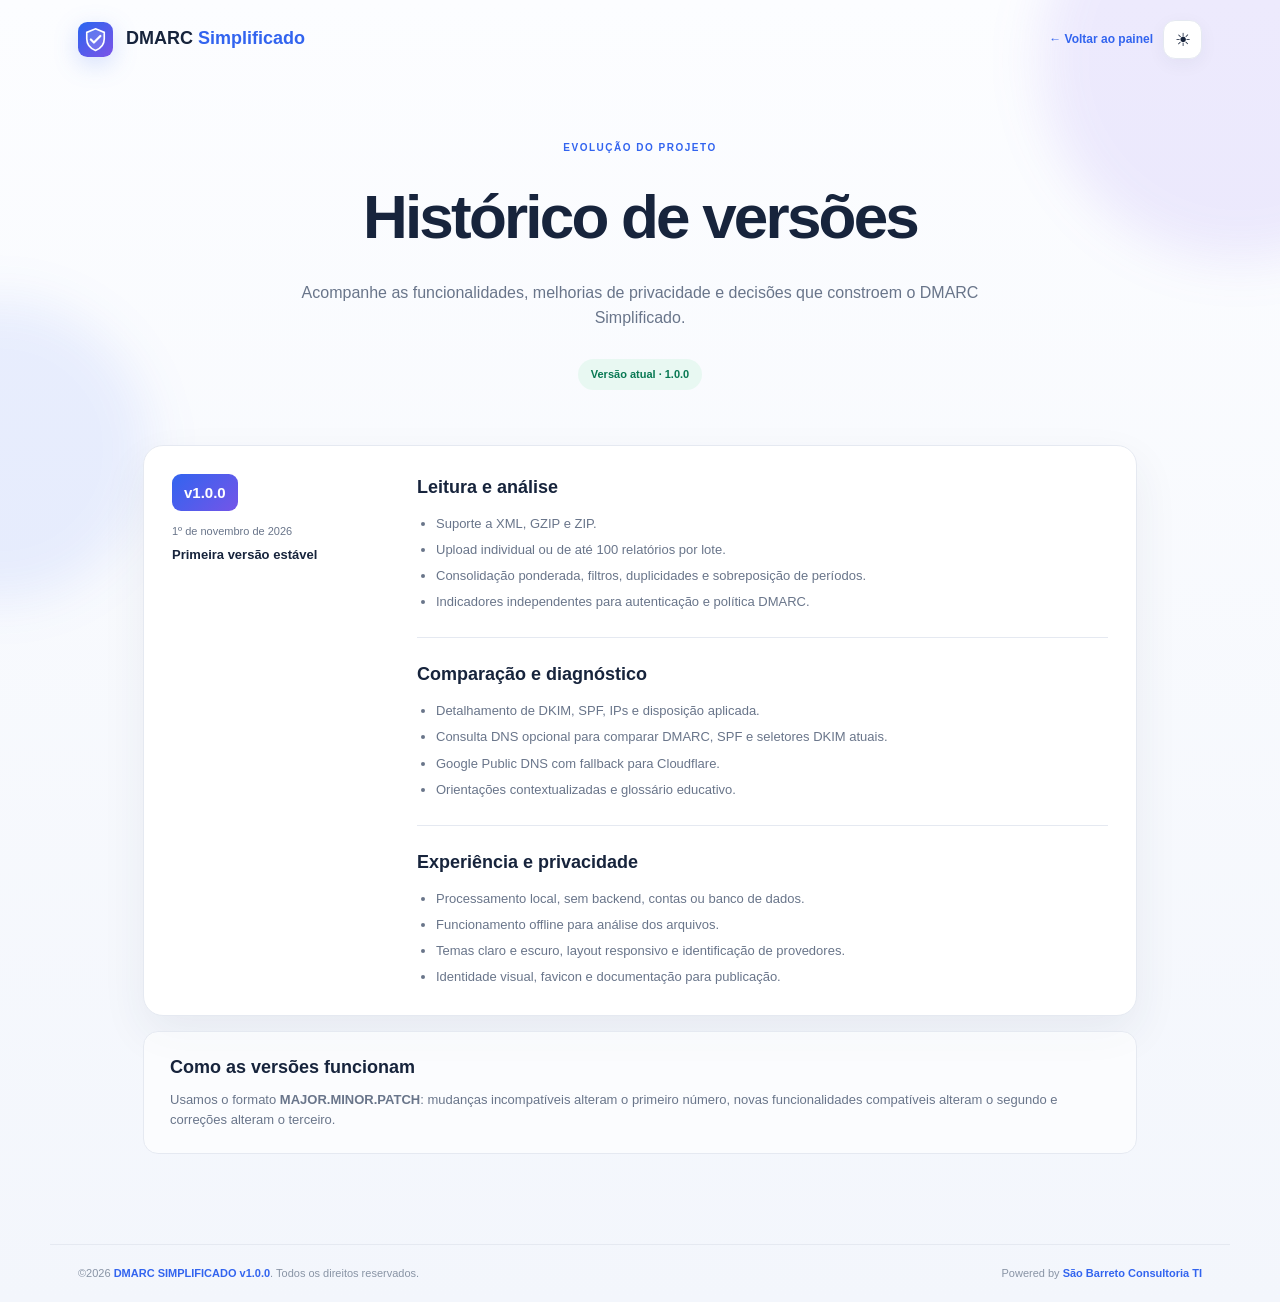
==== changelog.html @ e6603674 "feat: add initial versioning and changelog for DMARC Simplificado; enhance DNS comparison feature an" ====
<!doctype html>
<html lang="pt-BR">
<head>
  <meta charset="utf-8">
  <meta name="viewport" content="width=device-width,initial-scale=1">
  <meta name="description" content="Histórico de versões do DMARC Simplificado">
  <title>Changelog · DMARC Simplificado</title>
  <link rel="icon" href="assets/images/favicon.svg" type="image/svg+xml">
  <script>document.documentElement.dataset.theme=localStorage.getItem("dmarc-theme")||(matchMedia("(prefers-color-scheme: dark)").matches?"dark":"light")</script>
  <link rel="stylesheet" href="assets/css/style.css">
  <link rel="stylesheet" href="assets/css/theme.css">
  <link rel="stylesheet" href="assets/css/changelog.css">
</head>
<body>
  <div class="glow g1"></div><div class="glow g2"></div>
  <header><a class="brand" href="index.html"><img class="brand-icon" src="assets/images/favicon.svg" alt=""> DMARC <b>Simplificado</b></a><div class="header-actions"><a class="back-link" href="index.html">← Voltar ao painel</a><button class="theme-toggle" id="themeToggle" type="button" aria-label="Alternar tema"><span class="sun">☀</span><span class="moon">☾</span></button></div></header>
  <main class="changelog-page">
    <section class="changelog-hero"><span class="kicker">EVOLUÇÃO DO PROJETO</span><h1>Histórico de versões</h1><p>Acompanhe as funcionalidades, melhorias de privacidade e decisões que constroem o DMARC Simplificado.</p><span class="current-version">Versão atual · 1.0.0</span></section>
    <article class="release">
      <aside><span class="release-tag">v1.0.0</span><time datetime="2026-11-01">1º de novembro de 2026</time><b>Primeira versão estável</b></aside>
      <div class="release-content">
        <section><h2>Leitura e análise</h2><ul><li>Suporte a XML, GZIP e ZIP.</li><li>Upload individual ou de até 100 relatórios por lote.</li><li>Consolidação ponderada, filtros, duplicidades e sobreposição de períodos.</li><li>Indicadores independentes para autenticação e política DMARC.</li></ul></section>
        <section><h2>Comparação e diagnóstico</h2><ul><li>Detalhamento de DKIM, SPF, IPs e disposição aplicada.</li><li>Consulta DNS opcional para comparar DMARC, SPF e seletores DKIM atuais.</li><li>Google Public DNS com fallback para Cloudflare.</li><li>Orientações contextualizadas e glossário educativo.</li></ul></section>
        <section><h2>Experiência e privacidade</h2><ul><li>Processamento local, sem backend, contas ou banco de dados.</li><li>Funcionamento offline para análise dos arquivos.</li><li>Temas claro e escuro, layout responsivo e identificação de provedores.</li><li>Identidade visual, favicon e documentação para publicação.</li></ul></section>
      </div>
    </article>
    <section class="versioning-note"><h2>Como as versões funcionam</h2><p>Usamos o formato <b>MAJOR.MINOR.PATCH</b>: mudanças incompatíveis alteram o primeiro número, novas funcionalidades compatíveis alteram o segundo e correções alteram o terceiro.</p></section>
  </main>
  <footer><span>©2026 <a class="version-link" href="changelog.html" title="Ver histórico de versões">DMARC SIMPLIFICADO v1.0.0</a>. Todos os direitos reservados.</span><span>Powered by <a href="https://saobarreto.com.br" target="_blank" rel="noopener noreferrer">São Barreto Consultoria TI</a></span></footer>
  <script src="assets/js/theme.js"></script>
</body>
</html>
---- assets/css/style.css ----
:root{--ink:#17243c;--muted:#69758a;--line:#e5e9f1;--blue:#3264ef;--purple:#7455e8;--green:#16a874;--amber:#db941c;--paper:#fff}*{box-sizing:border-box}html{scroll-behavior:smooth}body{margin:0;color:var(--ink);background:linear-gradient(#fcfdff,#f3f6fc);font:15px/1.55 Arial,sans-serif;min-height:100vh}.glow{position:fixed;border-radius:50%;filter:blur(25px);z-index:-1}.g1{width:400px;height:400px;background:#7355e81c;right:-160px;top:-140px}.g2{width:300px;height:300px;background:#3264ef16;left:-150px;top:300px}header,footer{max-width:1180px;margin:auto;padding:20px 28px;display:flex;justify-content:space-between;align-items:center}.brand{color:var(--ink);font-size:18px;font-weight:800;text-decoration:none}.brand>i{display:inline-grid;place-items:center;width:35px;height:35px;background:linear-gradient(135deg,var(--blue),var(--purple));color:#fff;border-radius:11px;font-style:normal;margin-right:8px}.brand b{color:var(--blue)}.privacy{background:#fff;border:1px solid var(--line);border-radius:99px;padding:7px 12px;font-size:11px}.privacy i{display:inline-block;width:7px;height:7px;background:var(--green);border-radius:50%;margin-right:6px}.hero{max-width:900px;margin:55px auto 90px;text-align:center;padding:0 24px}.kicker{color:var(--blue);font-size:10px;font-weight:800;letter-spacing:.15em}.hero h1{font-size:clamp(42px,6vw,68px);line-height:1.05;letter-spacing:-.05em;margin:15px 0}.hero h1 em{font-style:normal;color:transparent;background:linear-gradient(90deg,var(--blue),var(--purple));background-clip:text}.hero>p{max-width:650px;margin:0 auto 32px;color:var(--muted);font-size:17px}h2,h3{margin:0}.upload{background:#ffffffeb;border:1px dashed #c9d1e0;border-radius:24px;padding:30px;min-height:225px;display:flex;flex-direction:column;justify-content:center;align-items:center;gap:13px;box-shadow:0 24px 60px #263a5c17;transition:.2s}.upload.drag{border-color:var(--blue);transform:translateY(-3px)}.upload-icon{display:grid;place-items:center;width:58px;height:58px;border-radius:18px;background:#edf2ff;color:var(--blue);font-size:30px}.upload h2{font-size:19px}.upload p{margin:2px 0;color:var(--muted);font-size:12px}.upload label{background:var(--blue);color:#fff;padding:10px 21px;border-radius:10px;font-weight:700;cursor:pointer}.types{display:flex;gap:7px;align-items:center}.types b{font-size:9px;padding:3px 7px;background:#edf0f5;border-radius:4px;color:#68748a}.types small{color:#9ba4b3}.error{display:none;background:#ffedef;color:#a73b44;padding:10px;margin:12px auto;border-radius:9px}.error.show{display:block}.trust{display:grid;grid-template-columns:repeat(3,1fr);gap:25px;margin-top:35px;text-align:left}.trust>div{display:flex;align-items:center;gap:10px}.trust i{font-size:27px;color:#748099}.trust span{font-size:11px;color:#8a94a5}.trust b{display:block;color:#445069}.results{max-width:1180px;margin:0 auto 80px;padding:0 28px}.result-head,.source-head{display:flex;justify-content:space-between;align-items:end;margin-bottom:20px}.result-head h2{font-size:29px}.result-head button{border:0;background:none;color:var(--blue);font-weight:700;cursor:pointer}.summary,.panel,.metrics article{background:#fff;border:1px solid var(--line);box-shadow:0 12px 35px #2835500d}.summary{border-radius:21px;padding:26px 30px;display:grid;grid-template-columns:auto 1fr auto;gap:27px;align-items:center}.score{--score:0;width:105px;height:105px;border-radius:50%;display:grid;place-items:center;background:conic-gradient(var(--green) calc(var(--score)*1%),#edf0f5 0);position:relative}.score:after{content:"";position:absolute;inset:9px;background:#fff;border-radius:50%}.score span{z-index:1}.score strong{font-size:29px}.score small{color:#9099a9}.badge{display:inline-block;font-size:10px;font-weight:800;padding:4px 8px;border-radius:99px;margin-bottom:6px}.badge.good{background:#e5f8f0;color:#087953}.badge.warn{background:#fff3d7;color:#94610d}.badge.bad{background:#ffecef;color:#aa3c45}.summary h3{font-size:21px}.summary p{margin:7px 0 0;color:var(--muted)}.domain{text-align:right;border-left:1px solid var(--line);padding-left:28px}.domain>*{display:block}.domain small,.domain span{font-size:11px;color:#8c96a7}.metrics{display:grid;grid-template-columns:repeat(4,1fr);gap:14px;margin:14px 0}.metrics article{border-radius:15px;padding:19px;position:relative}.metrics article>i{position:absolute;right:16px;top:16px;background:#edf2ff;color:var(--blue);width:29px;height:29px;border-radius:9px;display:grid;place-items:center;font-style:normal;font-weight:800}.metrics small{display:block;color:#7f8a9c}.metrics strong{display:block;font-size:25px;margin-top:7px;text-transform:capitalize}.metrics p{font-size:11px;color:#9aa3b2;margin:0}.columns{display:grid;grid-template-columns:1.55fr 1fr;gap:14px;margin-bottom:14px}.panel{border-radius:16px;padding:22px}.panel-title{display:flex;align-items:center;gap:12px;border-bottom:1px solid var(--line);padding-bottom:15px}.panel-title>i{display:grid;place-items:center;width:38px;height:38px;border-radius:11px;background:#e7f8f1;color:var(--green);font-style:normal}.panel-title small{color:#8c96a7;font-size:10px}.panel-title h3{font-size:16px}.action{display:grid;grid-template-columns:22px 1fr;gap:10px;padding-top:14px}.action>i{display:grid;place-items:center;width:21px;height:21px;border-radius:50%;background:#e5f8f0;color:var(--green);font-style:normal;font-size:10px;font-weight:bold}.action.warn>i{background:#fff2d4;color:var(--amber)}.action p{margin:2px 0;color:var(--muted);font-size:12px}.action b{font-size:13px}dl{display:grid;grid-template-columns:auto 1fr;gap:10px 12px;font-size:12px}dt{color:#8a95a7}dd{margin:0;text-align:right;font-weight:bold;word-break:break-word}.sources{margin-bottom:14px}.source-head h3{font-size:19px}.source-head>span{background:#edf2ff;color:var(--blue);padding:5px 9px;border-radius:99px;font-size:11px}.table{overflow:auto}table{width:100%;border-collapse:collapse;font-size:12px}th{text-align:left;background:#f6f8fb;color:#8490a2;padding:10px}td{padding:12px 10px;border-bottom:1px solid #edf0f5}.tag{padding:4px 8px;border-radius:99px;font-size:10px;font-weight:bold}.pass{background:#e5f8f0;color:#087953}.fail{background:#ffecef;color:#aa3c45}.neutral{background:#eef1f5;color:#68748a}.glossary{padding:0}.glossary summary{display:flex;justify-content:space-between;padding:18px 22px;cursor:pointer;font-weight:bold;list-style:none}.glossary summary b{display:inline-grid;place-items:center;width:22px;height:22px;border-radius:50%;background:#edf2ff;color:var(--blue);margin-right:8px}.glossary>div{display:grid;grid-template-columns:repeat(3,1fr);gap:20px;padding:0 22px 20px;color:var(--muted);font-size:12px}.glossary p{margin:0}footer{border-top:1px solid var(--line);color:#8994a5;font-size:11px}@media(max-width:800px){.metrics{grid-template-columns:1fr 1fr}.columns{grid-template-columns:1fr}.summary{grid-template-columns:auto 1fr}.domain{grid-column:1/-1;text-align:left;border:0;border-top:1px solid var(--line);padding:15px 0 0}}@media(max-width:560px){.privacy{display:none}.hero{margin-top:30px}.trust,.metrics,.glossary>div{grid-template-columns:1fr}.results{padding:0 14px}.result-head{display:block}.result-head button{padding:12px 0}.summary{grid-template-columns:1fr;text-align:center}.score{margin:auto}.domain{text-align:center}.columns{display:block}.columns .panel{margin-bottom:14px}footer{display:block;text-align:center}footer span{display:block;margin-top:5px}}
---- assets/css/theme.css ----
/* Temas e identidade do DMARC Simplificado */
.brand-icon{display:inline-block;width:35px;height:35px;object-fit:contain;vertical-align:middle;margin-right:8px;filter:drop-shadow(0 7px 12px rgba(50,100,239,.2))}
.header-actions{display:flex;align-items:center;gap:10px}.theme-toggle{width:39px;height:39px;padding:0;border:1px solid var(--line);border-radius:12px;background:var(--paper);color:var(--ink);cursor:pointer;display:grid;place-items:center;font-size:18px;box-shadow:0 5px 18px #2533540d;transition:transform .2s,background .2s}.theme-toggle:hover{transform:translateY(-2px)}.theme-toggle .moon{display:none}.theme-toggle .sun{display:block}footer a{color:var(--blue);font-weight:700;text-decoration:none}footer a:hover{text-decoration:underline}
html[data-theme="dark"]{color-scheme:dark;--ink:#edf2ff;--muted:#aab4c8;--line:#2d3950;--blue:#7192ff;--purple:#9a82ff;--green:#42d39e;--amber:#f2b849;--paper:#172237}html[data-theme="dark"] body{background:linear-gradient(180deg,#101827,#111b2d 60%,#0d1523)}html[data-theme="dark"] .g1{background:#7757ed22}html[data-theme="dark"] .g2{background:#3264ef1c}html[data-theme="dark"] .privacy,html[data-theme="dark"] .upload,html[data-theme="dark"] .summary,html[data-theme="dark"] .panel,html[data-theme="dark"] .metrics article{background:#172237f2;border-color:var(--line);box-shadow:0 18px 45px #05091238}html[data-theme="dark"] .upload-icon,html[data-theme="dark"] .metrics article>i,html[data-theme="dark"] .source-head>span,html[data-theme="dark"] .glossary summary b{background:#233557}html[data-theme="dark"] .types b,html[data-theme="dark"] .neutral{background:#27344a;color:#bec7d7}html[data-theme="dark"] .score:after{background:#172237}html[data-theme="dark"] th{background:#202c40;color:#aeb8ca}html[data-theme="dark"] td{border-color:#2a364b}html[data-theme="dark"] .badge.good,html[data-theme="dark"] .pass,html[data-theme="dark"] .action>i{background:#153e34;color:#65dfb1}html[data-theme="dark"] .badge.warn,html[data-theme="dark"] .action.warn>i{background:#493a1c;color:#ffd37b}html[data-theme="dark"] .badge.bad,html[data-theme="dark"] .fail,html[data-theme="dark"] .error{background:#4c252d;color:#ff9ca5}html[data-theme="dark"] .panel-title>i{background:#153e34}html[data-theme="dark"] .theme-toggle .sun{display:none}html[data-theme="dark"] .theme-toggle .moon{display:block}
.provider-identity{display:flex;align-items:center;gap:13px;padding:16px 0 14px;border-bottom:1px solid var(--line)}.provider-logo{position:relative;width:48px;height:48px;flex:0 0 48px;border-radius:14px;background:#f1f4fa;display:grid;place-items:center;overflow:hidden;color:var(--blue);font-size:19px;font-weight:800}.provider-logo img{position:absolute;inset:11px;width:26px;height:26px}.provider-identity>span:last-child>*{display:block}.provider-identity small{color:var(--muted);font-size:10px;text-transform:uppercase;letter-spacing:.08em}.provider-identity strong{font-size:15px;margin:1px 0}.provider-identity em{color:var(--muted);font-size:11px;font-style:normal}html[data-theme="dark"] .provider-logo{background:#233557}html[data-theme="dark"] .provider-logo img{filter:brightness(0) invert(1)}
@media(max-width:560px){.header-actions{gap:6px}.theme-toggle{width:37px;height:37px}footer span{line-height:1.6}}
---- assets/css/changelog.css ----
.back-link{color:var(--blue);text-decoration:none;font-size:12px;font-weight:700}.changelog-page{max-width:1050px;margin:55px auto 90px;padding:0 28px}.changelog-hero{text-align:center;max-width:720px;margin:0 auto 55px}.changelog-hero h1{font-size:clamp(38px,6vw,62px);letter-spacing:-.045em;margin:12px 0}.changelog-hero p{color:var(--muted);font-size:16px}.current-version{display:inline-block;margin-top:12px;padding:7px 13px;border-radius:99px;background:#e8f8f2;color:#087953;font-size:11px;font-weight:800}.release{display:grid;grid-template-columns:210px 1fr;gap:35px;background:var(--paper);border:1px solid var(--line);border-radius:20px;padding:28px;box-shadow:0 18px 45px #26365012}.release aside>*{display:block}.release-tag{display:inline-block!important;width:max-content;background:linear-gradient(135deg,var(--blue),var(--purple));color:white;padding:7px 12px;border-radius:9px;font-weight:800}.release time{color:var(--muted);font-size:11px;margin:12px 0 5px}.release aside b{font-size:13px}.release-content{display:grid;gap:25px}.release-content section+section{border-top:1px solid var(--line);padding-top:23px}.release-content h2,.versioning-note h2{font-size:18px}.release-content ul{margin:12px 0 0;padding-left:19px;color:var(--muted);font-size:13px}.release-content li+li{margin-top:6px}.versioning-note{margin-top:15px;padding:22px 26px;border:1px solid var(--line);border-radius:15px;background:#ffffff9e}.versioning-note p{color:var(--muted);margin:8px 0 0;font-size:13px}html[data-theme="dark"] .release,html[data-theme="dark"] .versioning-note{background:#172237f2}html[data-theme="dark"] .current-version{background:#153e34;color:#65dfb1}@media(max-width:700px){.release{grid-template-columns:1fr}.changelog-page{margin-top:35px;padding:0 15px}.back-link{display:none}}
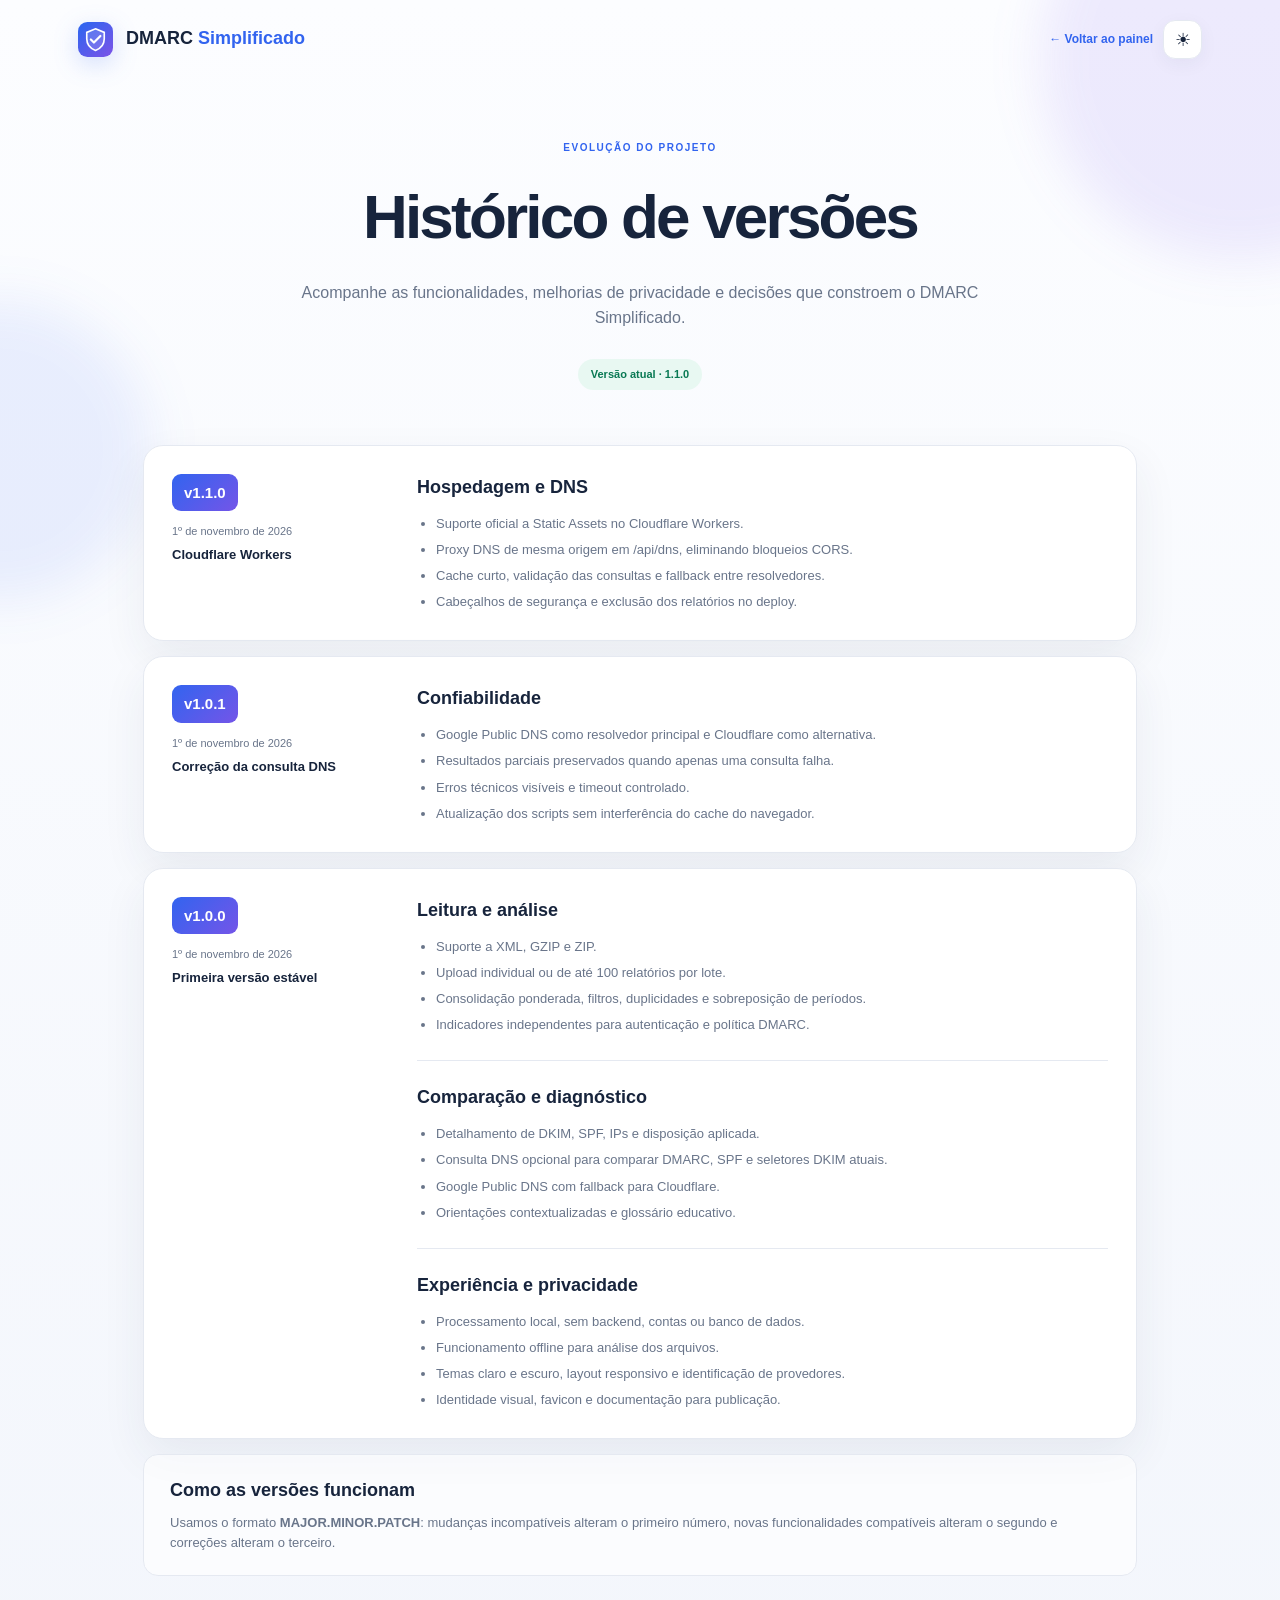
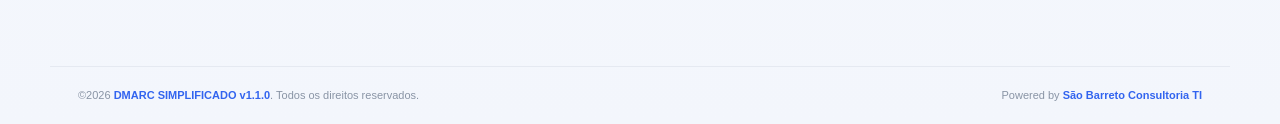
==== commit 02542d31: "feat: adiciona suporte a Cloudflare Workers com Static Assets; implementa proxy DNS e melhorias na v" ====
--- a/changelog.html
+++ b/changelog.html
@@ -10,12 +10,21 @@
   <link rel="stylesheet" href="assets/css/style.css">
   <link rel="stylesheet" href="assets/css/theme.css">
   <link rel="stylesheet" href="assets/css/changelog.css">
+  <style>.release+.release{margin-top:15px}</style>
 </head>
 <body>
   <div class="glow g1"></div><div class="glow g2"></div>
   <header><a class="brand" href="index.html"><img class="brand-icon" src="assets/images/favicon.svg" alt=""> DMARC <b>Simplificado</b></a><div class="header-actions"><a class="back-link" href="index.html">← Voltar ao painel</a><button class="theme-toggle" id="themeToggle" type="button" aria-label="Alternar tema"><span class="sun">☀</span><span class="moon">☾</span></button></div></header>
   <main class="changelog-page">
-    <section class="changelog-hero"><span class="kicker">EVOLUÇÃO DO PROJETO</span><h1>Histórico de versões</h1><p>Acompanhe as funcionalidades, melhorias de privacidade e decisões que constroem o DMARC Simplificado.</p><span class="current-version">Versão atual · 1.0.0</span></section>
+    <section class="changelog-hero"><span class="kicker">EVOLUÇÃO DO PROJETO</span><h1>Histórico de versões</h1><p>Acompanhe as funcionalidades, melhorias de privacidade e decisões que constroem o DMARC Simplificado.</p><span class="current-version">Versão atual · 1.1.0</span></section>
+    <article class="release">
+      <aside><span class="release-tag">v1.1.0</span><time datetime="2026-11-01">1º de novembro de 2026</time><b>Cloudflare Workers</b></aside>
+      <div class="release-content"><section><h2>Hospedagem e DNS</h2><ul><li>Suporte oficial a Static Assets no Cloudflare Workers.</li><li>Proxy DNS de mesma origem em /api/dns, eliminando bloqueios CORS.</li><li>Cache curto, validação das consultas e fallback entre resolvedores.</li><li>Cabeçalhos de segurança e exclusão dos relatórios no deploy.</li></ul></section></div>
+    </article>
+    <article class="release">
+      <aside><span class="release-tag">v1.0.1</span><time datetime="2026-11-01">1º de novembro de 2026</time><b>Correção da consulta DNS</b></aside>
+      <div class="release-content"><section><h2>Confiabilidade</h2><ul><li>Google Public DNS como resolvedor principal e Cloudflare como alternativa.</li><li>Resultados parciais preservados quando apenas uma consulta falha.</li><li>Erros técnicos visíveis e timeout controlado.</li><li>Atualização dos scripts sem interferência do cache do navegador.</li></ul></section></div>
+    </article>
     <article class="release">
       <aside><span class="release-tag">v1.0.0</span><time datetime="2026-11-01">1º de novembro de 2026</time><b>Primeira versão estável</b></aside>
       <div class="release-content">
@@ -26,7 +35,7 @@
     </article>
     <section class="versioning-note"><h2>Como as versões funcionam</h2><p>Usamos o formato <b>MAJOR.MINOR.PATCH</b>: mudanças incompatíveis alteram o primeiro número, novas funcionalidades compatíveis alteram o segundo e correções alteram o terceiro.</p></section>
   </main>
-  <footer><span>©2026 <a class="version-link" href="changelog.html" title="Ver histórico de versões">DMARC SIMPLIFICADO v1.0.0</a>. Todos os direitos reservados.</span><span>Powered by <a href="https://saobarreto.com.br" target="_blank" rel="noopener noreferrer">São Barreto Consultoria TI</a></span></footer>
-  <script src="assets/js/theme.js"></script>
+  <footer><span>©2026 <a class="version-link" href="changelog.html" title="Ver histórico de versões">DMARC SIMPLIFICADO v1.1.0</a>. Todos os direitos reservados.</span><span>Powered by <a href="https://saobarreto.com.br" target="_blank" rel="noopener noreferrer">São Barreto Consultoria TI</a></span></footer>
+  <script src="assets/js/theme.js?v=1.1.0"></script>
 </body>
 </html>
